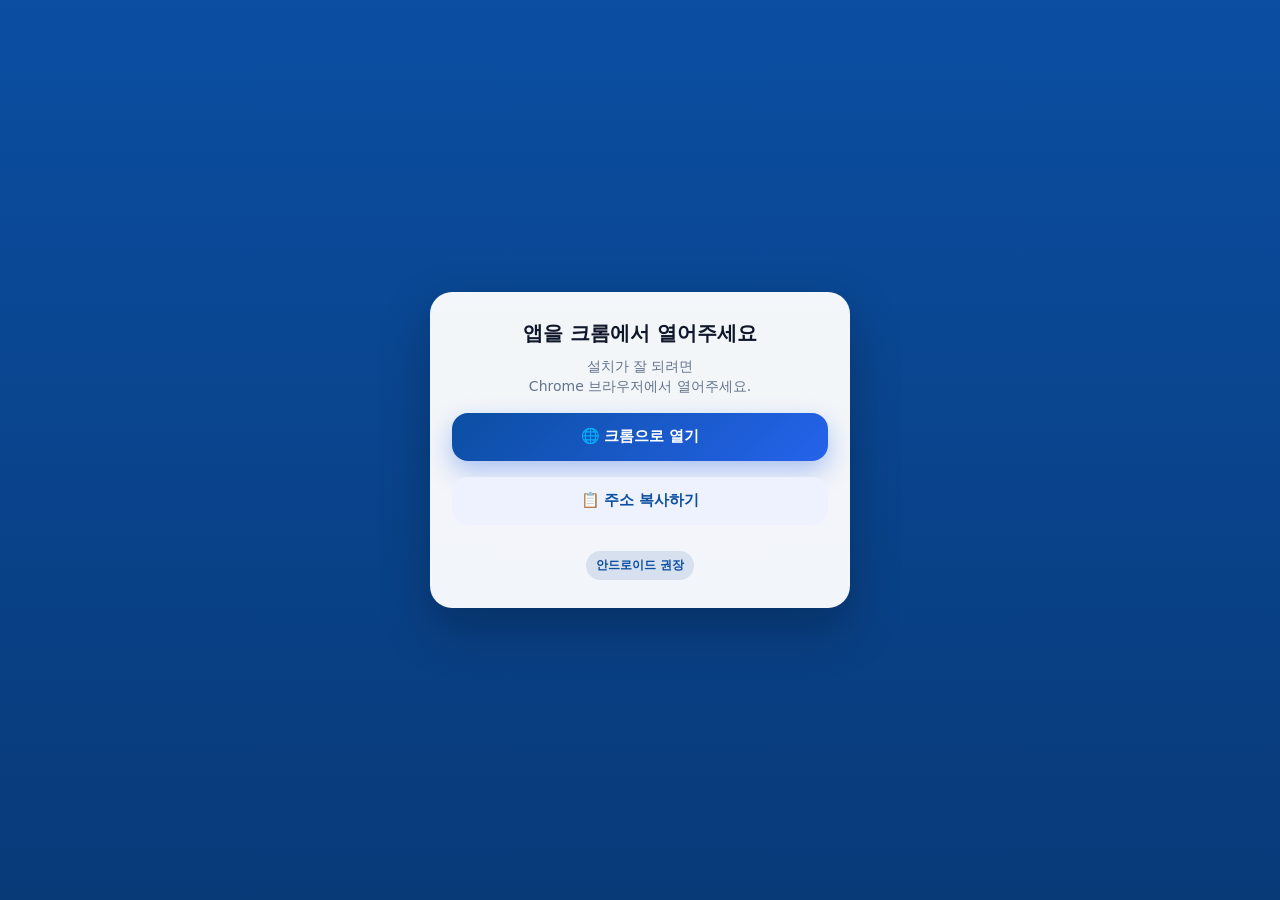
==== go.html @ f101da0a "Add files via upload" ====
<!doctype html>
<html lang="ko">
<head>
<meta charset="utf-8">
<meta name="viewport" content="width=device-width, initial-scale=1">
<title>앱 열기</title>

<style>
:root{
  --blue:#0b4ea2;
  --blue2:#083a78;
  --card:#ffffff;
  --text:#0f172a;
  --muted:#64748b;
  --radius:22px;
}
*{box-sizing:border-box}
body{
  margin:0;
  min-height:100vh;
  display:flex;
  align-items:center;
  justify-content:center;
  font-family:system-ui,-apple-system,"Noto Sans KR",sans-serif;
  background:linear-gradient(180deg,var(--blue) 0%,var(--blue2) 100%);
}
.card{
  width:min(420px,92vw);
  background:rgba(255,255,255,.95);
  border-radius:var(--radius);
  padding:28px 22px;
  text-align:center;
  box-shadow:0 20px 50px rgba(0,0,0,.25);
}
.title{font-size:20px;font-weight:900;color:var(--text);}
.desc{margin-top:10px;font-size:14px;color:var(--muted);line-height:1.4;}
.btn{
  width:100%;height:48px;border:none;border-radius:16px;
  font-size:15px;font-weight:900;margin-top:16px;cursor:pointer;
}
.btn.primary{
  background:linear-gradient(135deg,var(--blue),#2563eb);
  color:#fff;box-shadow:0 10px 25px rgba(37,99,235,.35);
}
.btn.ghost{background:#eef2ff;color:var(--blue);}
.notice{margin-top:14px;font-size:12px;color:#475569;line-height:1.4;}
.badge{
  display:inline-block;margin-top:12px;padding:6px 10px;
  font-size:12px;font-weight:700;border-radius:999px;
  background:rgba(11,78,162,.12);color:var(--blue);
}
</style>
</head>

<body>

<div class="card">
  <div class="title">앱을 크롬에서 열어주세요</div>

  <div class="desc">
    설치가 잘 되려면<br>
    Chrome 브라우저에서 열어주세요.
  </div>

  <button class="btn primary" onclick="openInChrome()">
    🌐 크롬으로 열기
  </button>

  <button class="btn ghost" onclick="copyAddress()">
    📋 주소 복사하기
  </button>

  <div class="notice" id="browserNotice"></div>
  <div class="badge">안드로이드 권장</div>
</div>

<script>
const APP_URL = "https://handong.khanreal.kr/";

/* ---------- 주소 복사 ---------- */
function copyAddress(){
  if(navigator.clipboard && window.isSecureContext){
    navigator.clipboard.writeText(APP_URL)
      .then(()=> alert("주소가 복사되었습니다.\n크롬을 열고 붙여넣기 해주세요."))
      .catch(()=> fallbackCopy());
  }else{
    fallbackCopy();
  }
}

function fallbackCopy(){
  try{
    const ta=document.createElement("textarea");
    ta.value=APP_URL;
    ta.style.position="fixed";
    ta.style.left="-9999px";
    document.body.appendChild(ta);
    ta.select();
    document.execCommand("copy");
    document.body.removeChild(ta);
    alert("주소가 복사되었습니다.\n크롬을 열고 붙여넣기 해주세요.");
  }catch(e){
    alert("복사가 차단되었습니다.\n주소를 길게 눌러 복사하세요:\n\n"+APP_URL);
  }
}

/* ---------- 크롬 실행 ---------- */
function openInChrome(){
  const ua = navigator.userAgent;

  // PC 테스트 방지
  if(!/Android/i.test(ua)){
    alert("PC에서는 크롬 앱 실행 테스트가 안됩니다.\n안드로이드에서 테스트하세요.");
    return;
  }

  if(/iPhone|iPad|iPod/i.test(ua)){
    alert("아이폰은 사파리에서 열어주세요.\n공유 → 홈 화면에 추가");
    return;
  }

  alert("크롬 실행을 시도합니다.");

  const u = new URL(APP_URL);
  const hostPath = u.host + u.pathname + u.search;
  const fallback = encodeURIComponent(APP_URL);

  location.href =
    "intent://" + hostPath +
    "#Intent;scheme=https;" +
    "package=com.android.chrome;" +
    "action=android.intent.action.VIEW;" +
    "category=android.intent.category.BROWSABLE;" +
    "S.browser_fallback_url=" + fallback + ";" +
    "end";

  setTimeout(()=>{
    alert("자동으로 열리지 않으면\n1) 상단 메뉴 → 다른 브라우저로 열기\n2) 또는 주소 복사 후 크롬에 붙여넣기");
  },900);
}

/* ---------- 인앱 감지 ---------- */
(function detectInApp(){
  const ua = navigator.userAgent;
  const notice = document.getElementById("browserNotice");

  if(/KAKAOTALK/i.test(ua)){
    notice.innerHTML =
      "📌 카카오톡에서 열렸습니다.<br>우측 상단 ⋮ → <b>다른 브라우저로 열기</b>";
  }
  else if(/NAVER|Band/i.test(ua)){
    notice.innerHTML =
      "📌 밴드 인앱브라우저입니다.<br>상단 메뉴 → <b>외부 브라우저로 열기</b>";
  }
})();
</script>

</body>
</html>
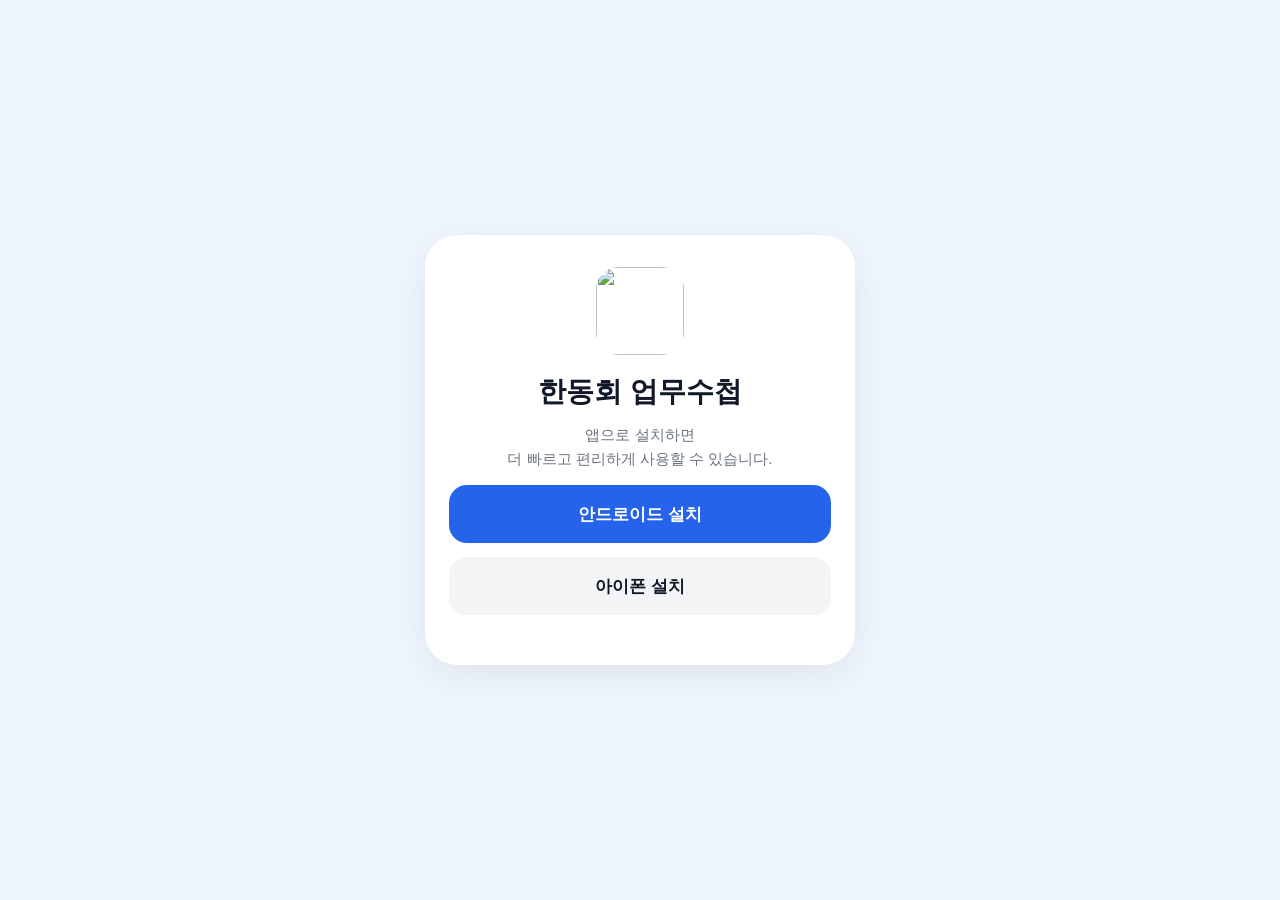
==== commit 21027c16: "Add files via upload" ====
--- a/go.html
+++ b/go.html
@@ -1,159 +1,209 @@
 <!doctype html>
+
 <html lang="ko">
 <head>
 <meta charset="utf-8">
 <meta name="viewport" content="width=device-width, initial-scale=1">
-<title>앱 열기</title>
+
+<title>한동회 업무수첩</title>
+
+<meta property="og:type" content="website" />
+<meta property="og:title" content="한동회 업무수첩" />
+<meta property="og:description" content="한동회 업무수첩 설치" />
+<meta property="og:url" content="https://handong.khanreal.kr/go.html" />
+<meta property="og:image" content="https://handong.khanreal.kr/icons/icon-192.png" />
 
 <style>
-:root{
-  --blue:#0b4ea2;
-  --blue2:#083a78;
-  --card:#ffffff;
-  --text:#0f172a;
-  --muted:#64748b;
-  --radius:22px;
-}
-*{box-sizing:border-box}
+*{
+  box-sizing:border-box;
+}
+
 body{
   margin:0;
   min-height:100vh;
   display:flex;
   align-items:center;
   justify-content:center;
-  font-family:system-ui,-apple-system,"Noto Sans KR",sans-serif;
-  background:linear-gradient(180deg,var(--blue) 0%,var(--blue2) 100%);
-}
+  padding:24px;
+  font-family:-apple-system,BlinkMacSystemFont,"Noto Sans KR",sans-serif;
+  background:#eff6ff;
+}
+
 .card{
-  width:min(420px,92vw);
-  background:rgba(255,255,255,.95);
-  border-radius:var(--radius);
-  padding:28px 22px;
+  width:min(430px,100%);
+  background:#fff;
+  border-radius:32px;
+  padding:32px 24px;
   text-align:center;
-  box-shadow:0 20px 50px rgba(0,0,0,.25);
-}
-.title{font-size:20px;font-weight:900;color:var(--text);}
-.desc{margin-top:10px;font-size:14px;color:var(--muted);line-height:1.4;}
+  box-shadow:
+    0 10px 40px rgba(0,0,0,.08);
+}
+
+.title{
+  font-size:28px;
+  font-weight:800;
+  color:#111827;
+}
+
+.desc{
+  margin-top:12px;
+  color:#6b7280;
+  line-height:1.6;
+  font-size:15px;
+}
+
 .btn{
-  width:100%;height:48px;border:none;border-radius:16px;
-  font-size:15px;font-weight:900;margin-top:16px;cursor:pointer;
-}
-.btn.primary{
-  background:linear-gradient(135deg,var(--blue),#2563eb);
-  color:#fff;box-shadow:0 10px 25px rgba(37,99,235,.35);
-}
-.btn.ghost{background:#eef2ff;color:var(--blue);}
-.notice{margin-top:14px;font-size:12px;color:#475569;line-height:1.4;}
-.badge{
-  display:inline-block;margin-top:12px;padding:6px 10px;
-  font-size:12px;font-weight:700;border-radius:999px;
-  background:rgba(11,78,162,.12);color:var(--blue);
+  width:100%;
+  height:58px;
+  border:none;
+  border-radius:18px;
+  font-size:17px;
+  font-weight:700;
+  margin-top:14px;
+  cursor:pointer;
+}
+
+.android{
+  background:#2563eb;
+  color:#fff;
+}
+
+.ios{
+  background:#f3f4f6;
+  color:#111827;
+}
+
+.notice{
+  margin-top:18px;
+  font-size:13px;
+  color:#6b7280;
+  line-height:1.5;
 }
 </style>
+
 </head>
 
 <body>
 
 <div class="card">
-  <div class="title">앱을 크롬에서 열어주세요</div>
+
+<img
+ src="https://handong.khanreal.kr/icons/icon-192.png"
+ style="
+   width:88px;
+   height:88px;
+   border-radius:22px;
+   margin-bottom:18px;
+ ">
+
+  <div class="title">
+    한동회 업무수첩
+  </div>
 
   <div class="desc">
-    설치가 잘 되려면<br>
-    Chrome 브라우저에서 열어주세요.
+    앱으로 설치하면<br>
+    더 빠르고 편리하게 사용할 수 있습니다.
   </div>
 
-  <button class="btn primary" onclick="openInChrome()">
-    🌐 크롬으로 열기
-  </button>
-
-  <button class="btn ghost" onclick="copyAddress()">
-    📋 주소 복사하기
-  </button>
+<button
+ class="btn android"
+ onclick="installAndroid()">
+안드로이드 설치 </button>
+
+<button
+ class="btn ios"
+ onclick="installIOS()">
+아이폰 설치 </button>
 
   <div class="notice" id="browserNotice"></div>
-  <div class="badge">안드로이드 권장</div>
+
 </div>
 
 <script>
-const APP_URL = "https://handong.khanreal.kr/";
-
-/* ---------- 주소 복사 ---------- */
+
+const APP_URL =
+"https://handong.khanreal.kr/";
+
 function copyAddress(){
-  if(navigator.clipboard && window.isSecureContext){
-    navigator.clipboard.writeText(APP_URL)
-      .then(()=> alert("주소가 복사되었습니다.\n크롬을 열고 붙여넣기 해주세요."))
-      .catch(()=> fallbackCopy());
-  }else{
-    fallbackCopy();
+
+  if(navigator.clipboard){
+    navigator.clipboard.writeText(APP_URL);
   }
-}
-
-function fallbackCopy(){
-  try{
-    const ta=document.createElement("textarea");
-    ta.value=APP_URL;
-    ta.style.position="fixed";
-    ta.style.left="-9999px";
-    document.body.appendChild(ta);
-    ta.select();
-    document.execCommand("copy");
-    document.body.removeChild(ta);
-    alert("주소가 복사되었습니다.\n크롬을 열고 붙여넣기 해주세요.");
-  }catch(e){
-    alert("복사가 차단되었습니다.\n주소를 길게 눌러 복사하세요:\n\n"+APP_URL);
-  }
-}
-
-/* ---------- 크롬 실행 ---------- */
-function openInChrome(){
-  const ua = navigator.userAgent;
-
-  // PC 테스트 방지
-  if(!/Android/i.test(ua)){
-    alert("PC에서는 크롬 앱 실행 테스트가 안됩니다.\n안드로이드에서 테스트하세요.");
-    return;
-  }
-
-  if(/iPhone|iPad|iPod/i.test(ua)){
-    alert("아이폰은 사파리에서 열어주세요.\n공유 → 홈 화면에 추가");
-    return;
-  }
-
-  alert("크롬 실행을 시도합니다.");
+
+}
+
+function installAndroid(){
+
+  alert(
+`1. 크롬으로 이동합니다.
+2. 앱이 열리면
+상단 → 앱 설치를 눌러 설치하세요.`
+  );
 
   const u = new URL(APP_URL);
-  const hostPath = u.host + u.pathname + u.search;
-  const fallback = encodeURIComponent(APP_URL);
+
+  const hostPath =
+    u.host +
+    u.pathname +
+    u.search;
+
+  const fallback =
+    encodeURIComponent(APP_URL);
 
   location.href =
-    "intent://" + hostPath +
+    "intent://" +
+    hostPath +
     "#Intent;scheme=https;" +
     "package=com.android.chrome;" +
     "action=android.intent.action.VIEW;" +
     "category=android.intent.category.BROWSABLE;" +
-    "S.browser_fallback_url=" + fallback + ";" +
+    "S.browser_fallback_url=" +
+    fallback +
+    ";" +
     "end";
 
-  setTimeout(()=>{
-    alert("자동으로 열리지 않으면\n1) 상단 메뉴 → 다른 브라우저로 열기\n2) 또는 주소 복사 후 크롬에 붙여넣기");
-  },900);
-}
-
-/* ---------- 인앱 감지 ---------- */
-(function detectInApp(){
-  const ua = navigator.userAgent;
-  const notice = document.getElementById("browserNotice");
+}
+
+function installIOS(){
+
+  copyAddress();
+
+  alert(
+`주소가 복사되었습니다.
+
+1. Safari 실행
+2. 주소 붙여넣기
+3. 공유버튼(↑)
+4. 홈 화면에 추가하세요.`
+  );
+
+}
+
+(function(){
+
+  const ua =
+    navigator.userAgent;
+
+  const notice =
+    document.getElementById(
+      "browserNotice"
+    );
 
   if(/KAKAOTALK/i.test(ua)){
+
     notice.innerHTML =
-      "📌 카카오톡에서 열렸습니다.<br>우측 상단 ⋮ → <b>다른 브라우저로 열기</b>";
+      "카카오톡에서 열렸습니다.<br>우측 상단 메뉴 → 다른 브라우저로 열기";
+
+  }else if(/NAVER|Band/i.test(ua)){
+
+    notice.innerHTML =
+      "인앱브라우저입니다.<br>외부 브라우저로 열기를 선택하세요";
+
   }
-  else if(/NAVER|Band/i.test(ua)){
-    notice.innerHTML =
-      "📌 밴드 인앱브라우저입니다.<br>상단 메뉴 → <b>외부 브라우저로 열기</b>";
-  }
+
 })();
+
 </script>
 
 </body>
-</html>+</html>
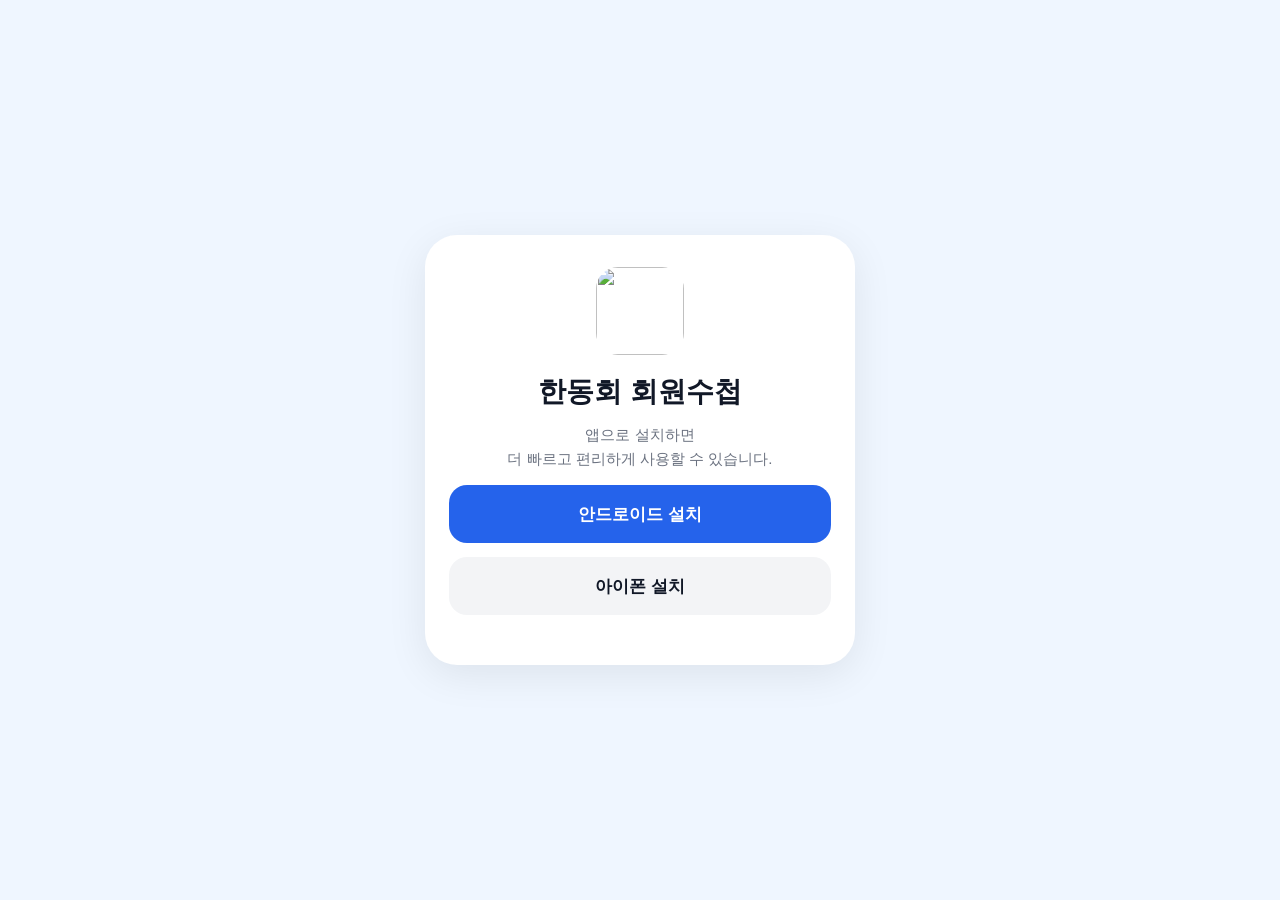
==== commit b19b58d5: "Add files via upload" ====
--- a/go.html
+++ b/go.html
@@ -5,11 +5,11 @@
 <meta charset="utf-8">
 <meta name="viewport" content="width=device-width, initial-scale=1">
 
-<title>한동회 업무수첩</title>
+<title>한동회 회원수첩</title>
 
 <meta property="og:type" content="website" />
-<meta property="og:title" content="한동회 업무수첩" />
-<meta property="og:description" content="한동회 업무수첩 설치" />
+<meta property="og:title" content="한동회 회원수첩" />
+<meta property="og:description" content="한동회 회원수첩 설치" />
 <meta property="og:url" content="https://handong.khanreal.kr/go.html" />
 <meta property="og:image" content="https://handong.khanreal.kr/icons/icon-192.png" />
 
@@ -97,7 +97,7 @@
  ">
 
   <div class="title">
-    한동회 업무수첩
+    한동회 회원수첩
   </div>
 
   <div class="desc">
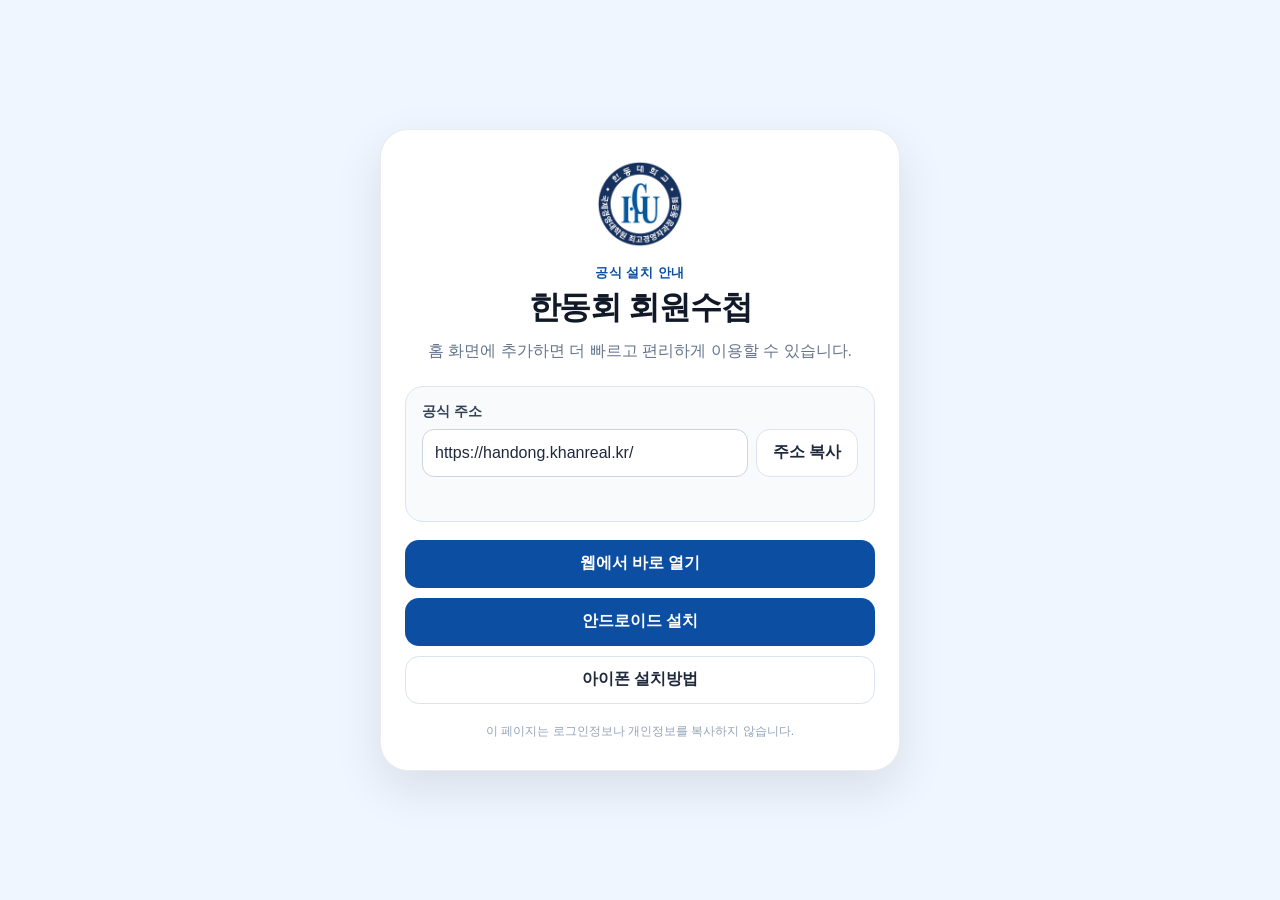
==== commit b910955e: "Improve secure PWA installation guidance" ====
--- a/go.html
+++ b/go.html
@@ -1,209 +1,76 @@
-<!doctype html>
-
-<html lang="ko">
-<head>
-<meta charset="utf-8">
-<meta name="viewport" content="width=device-width, initial-scale=1">
-
-<title>한동회 회원수첩</title>
-
-<meta property="og:type" content="website" />
-<meta property="og:title" content="한동회 회원수첩" />
-<meta property="og:description" content="한동회 회원수첩 설치" />
-<meta property="og:url" content="https://handong.khanreal.kr/go.html" />
-<meta property="og:image" content="https://handong.khanreal.kr/icons/icon-192.png" />
-
-<style>
-*{
-  box-sizing:border-box;
-}
-
-body{
-  margin:0;
-  min-height:100vh;
-  display:flex;
-  align-items:center;
-  justify-content:center;
-  padding:24px;
-  font-family:-apple-system,BlinkMacSystemFont,"Noto Sans KR",sans-serif;
-  background:#eff6ff;
-}
-
-.card{
-  width:min(430px,100%);
-  background:#fff;
-  border-radius:32px;
-  padding:32px 24px;
-  text-align:center;
-  box-shadow:
-    0 10px 40px rgba(0,0,0,.08);
-}
-
-.title{
-  font-size:28px;
-  font-weight:800;
-  color:#111827;
-}
-
-.desc{
-  margin-top:12px;
-  color:#6b7280;
-  line-height:1.6;
-  font-size:15px;
-}
-
-.btn{
-  width:100%;
-  height:58px;
-  border:none;
-  border-radius:18px;
-  font-size:17px;
-  font-weight:700;
-  margin-top:14px;
-  cursor:pointer;
-}
-
-.android{
-  background:#2563eb;
-  color:#fff;
-}
-
-.ios{
-  background:#f3f4f6;
-  color:#111827;
-}
-
-.notice{
-  margin-top:18px;
-  font-size:13px;
-  color:#6b7280;
-  line-height:1.5;
-}
-</style>
-
-</head>
-
-<body>
-
-<div class="card">
-
-<img
- src="https://handong.khanreal.kr/icons/icon-192.png"
- style="
-   width:88px;
-   height:88px;
-   border-radius:22px;
-   margin-bottom:18px;
- ">
-
-  <div class="title">
-    한동회 회원수첩
-  </div>
-
-  <div class="desc">
-    앱으로 설치하면<br>
-    더 빠르고 편리하게 사용할 수 있습니다.
-  </div>
-
-<button
- class="btn android"
- onclick="installAndroid()">
-안드로이드 설치 </button>
-
-<button
- class="btn ios"
- onclick="installIOS()">
-아이폰 설치 </button>
-
-  <div class="notice" id="browserNotice"></div>
-
-</div>
-
-<script>
-
-const APP_URL =
-"https://handong.khanreal.kr/";
-
-function copyAddress(){
-
-  if(navigator.clipboard){
-    navigator.clipboard.writeText(APP_URL);
-  }
-
-}
-
-function installAndroid(){
-
-  alert(
-`1. 크롬으로 이동합니다.
-2. 앱이 열리면
-상단 → 앱 설치를 눌러 설치하세요.`
-  );
-
-  const u = new URL(APP_URL);
-
-  const hostPath =
-    u.host +
-    u.pathname +
-    u.search;
-
-  const fallback =
-    encodeURIComponent(APP_URL);
-
-  location.href =
-    "intent://" +
-    hostPath +
-    "#Intent;scheme=https;" +
-    "package=com.android.chrome;" +
-    "action=android.intent.action.VIEW;" +
-    "category=android.intent.category.BROWSABLE;" +
-    "S.browser_fallback_url=" +
-    fallback +
-    ";" +
-    "end";
-
-}
-
-function installIOS(){
-
-  copyAddress();
-
-  alert(
-`주소가 복사되었습니다.
-
-1. Safari 실행
-2. 주소 붙여넣기
-3. 공유버튼(↑)
-4. 홈 화면에 추가하세요.`
-  );
-
-}
-
-(function(){
-
-  const ua =
-    navigator.userAgent;
-
-  const notice =
-    document.getElementById(
-      "browserNotice"
-    );
-
-  if(/KAKAOTALK/i.test(ua)){
-
-    notice.innerHTML =
-      "카카오톡에서 열렸습니다.<br>우측 상단 메뉴 → 다른 브라우저로 열기";
-
-  }else if(/NAVER|Band/i.test(ua)){
-
-    notice.innerHTML =
-      "인앱브라우저입니다.<br>외부 브라우저로 열기를 선택하세요";
-
-  }
-
-})();
-
-</script>
-
-</body>
-</html>
+<!doctype html>
+<html lang="ko">
+<head>
+  <meta charset="utf-8" />
+  <meta name="viewport" content="width=device-width, initial-scale=1, viewport-fit=cover" />
+  <meta name="referrer" content="no-referrer" />
+  <meta http-equiv="Content-Security-Policy" content="default-src 'self'; script-src 'self'; style-src 'self'; img-src 'self' data:; connect-src 'self'; object-src 'none'; base-uri 'none'; form-action 'none'; upgrade-insecure-requests" />
+
+  <title>한동회 회원수첩 설치 안내</title>
+
+  <meta property="og:type" content="website" />
+  <meta property="og:title" content="한동회 회원수첩" />
+  <meta property="og:description" content="한동회 회원수첩 공식 설치 안내" />
+  <meta property="og:url" content="https://handong.khanreal.kr/go.html" />
+  <meta property="og:image" content="https://handong.khanreal.kr/icons/icon-192.png" />
+
+  <link rel="icon" href="./icons/icon-192.png" />
+  <link rel="stylesheet" href="./go.css" />
+  <script src="./go.js" defer></script>
+</head>
+<body>
+  <main class="install-page">
+    <section class="install-card" aria-labelledby="installTitle">
+      <img class="app-icon" src="./icons/icon-192.png" alt="한동회 회원수첩 앱 아이콘" />
+      <p class="eyebrow">공식 설치 안내</p>
+      <h1 id="installTitle">한동회 회원수첩</h1>
+      <p class="lead">홈 화면에 추가하면 더 빠르고 편리하게 이용할 수 있습니다.</p>
+
+      <section class="address-card" aria-labelledby="officialAddressLabel">
+        <label id="officialAddressLabel" for="officialAddress">공식 주소</label>
+        <div class="address-row">
+          <input
+            id="officialAddress"
+            type="text"
+            value="https://handong.khanreal.kr/"
+            readonly
+            spellcheck="false"
+            aria-describedby="copyStatus"
+          />
+          <button id="btnCopyAddress" class="button secondary compact" type="button">주소 복사</button>
+        </div>
+        <p id="copyStatus" class="status" role="status" aria-live="polite"></p>
+      </section>
+
+      <div class="primary-actions">
+        <button id="btnOpenWeb" class="button primary" type="button">웹에서 바로 열기</button>
+        <button id="btnAndroidInstall" class="button android" type="button">안드로이드 설치</button>
+        <button id="btnIosGuide" class="button secondary" type="button">아이폰 설치방법</button>
+      </div>
+
+      <section id="androidGuide" class="guide" hidden aria-labelledby="androidGuideTitle">
+        <h2 id="androidGuideTitle">안드로이드 설치 방법</h2>
+        <ol>
+          <li>공식 주소를 Chrome 또는 설치를 지원하는 브라우저에서 여세요.</li>
+          <li>브라우저 메뉴에서 <strong>앱 설치</strong> 또는 <strong>홈 화면에 추가</strong>를 누르세요.</li>
+          <li>화면 안내에 따라 설치를 완료하세요.</li>
+        </ol>
+      </section>
+
+      <section id="iosGuide" class="guide" hidden aria-labelledby="iosGuideTitle">
+        <h2 id="iosGuideTitle">아이폰 설치 방법</h2>
+        <ol>
+          <li>Safari에서 공식 주소를 여세요.</li>
+          <li>공유 버튼을 누르세요.</li>
+          <li><strong>홈 화면에 추가</strong>를 선택하세요.</li>
+          <li><strong>웹 앱으로 열기</strong>를 활성화하세요.</li>
+          <li><strong>추가</strong>를 선택하세요.</li>
+        </ol>
+      </section>
+
+      <aside id="browserNotice" class="browser-notice" hidden></aside>
+      <p class="privacy-note">이 페이지는 로그인정보나 개인정보를 복사하지 않습니다.</p>
+    </section>
+  </main>
+</body>
+</html>
--- a/go.css
+++ b/go.css
@@ -0,0 +1,247 @@
+:root {
+  color-scheme: light;
+  --page-bg: #eff6ff;
+  --card-bg: #ffffff;
+  --primary: #0b4ea2;
+  --primary-pressed: #083d80;
+  --text: #111827;
+  --muted: #64748b;
+  --border: #dbe4ef;
+  --soft: #f8fafc;
+  --success: #16794b;
+  --danger: #b42318;
+}
+
+* {
+  box-sizing: border-box;
+}
+
+html,
+body {
+  min-width: 0;
+  min-height: 100%;
+  margin: 0;
+}
+
+body {
+  min-height: 100vh;
+  min-height: 100dvh;
+  font-family: -apple-system, BlinkMacSystemFont, "Segoe UI", "Noto Sans KR", sans-serif;
+  color: var(--text);
+  background: var(--page-bg);
+  overflow-x: hidden;
+}
+
+button,
+input {
+  font: inherit;
+}
+
+.install-page {
+  width: 100%;
+  min-height: 100vh;
+  min-height: 100dvh;
+  display: grid;
+  place-items: center;
+  padding: max(24px, env(safe-area-inset-top)) 16px max(24px, env(safe-area-inset-bottom));
+}
+
+.install-card {
+  width: min(100%, 520px);
+  padding: 30px 24px;
+  border: 1px solid rgba(15, 23, 42, 0.08);
+  border-radius: 28px;
+  background: var(--card-bg);
+  box-shadow: 0 18px 48px rgba(15, 23, 42, 0.1);
+  text-align: center;
+}
+
+.app-icon {
+  display: block;
+  width: 88px;
+  height: 88px;
+  margin: 0 auto 16px;
+  border-radius: 22px;
+}
+
+.eyebrow {
+  margin: 0 0 6px;
+  color: var(--primary);
+  font-size: 13px;
+  font-weight: 800;
+  letter-spacing: 0.04em;
+}
+
+h1 {
+  margin: 0;
+  font-size: clamp(26px, 7vw, 32px);
+  line-height: 1.2;
+  letter-spacing: -0.04em;
+}
+
+.lead {
+  margin: 12px auto 22px;
+  color: var(--muted);
+  font-size: 16px;
+  line-height: 1.6;
+}
+
+.address-card {
+  padding: 16px;
+  border: 1px solid var(--border);
+  border-radius: 18px;
+  background: var(--soft);
+  text-align: left;
+}
+
+.address-card label {
+  display: block;
+  margin-bottom: 8px;
+  color: #334155;
+  font-size: 14px;
+  font-weight: 800;
+}
+
+.address-row {
+  display: grid;
+  grid-template-columns: minmax(0, 1fr) auto;
+  gap: 8px;
+}
+
+#officialAddress {
+  min-width: 0;
+  height: 48px;
+  padding: 0 12px;
+  border: 1px solid #cbd5e1;
+  border-radius: 12px;
+  background: #fff;
+  color: #1e293b;
+  font-size: 16px;
+}
+
+#officialAddress:focus-visible,
+.button:focus-visible {
+  outline: 3px solid rgba(37, 99, 235, 0.25);
+  outline-offset: 2px;
+}
+
+.status {
+  min-height: 20px;
+  margin: 8px 2px 0;
+  color: var(--success);
+  font-size: 13px;
+  line-height: 1.5;
+}
+
+.status.is-error {
+  color: var(--danger);
+}
+
+.primary-actions {
+  display: grid;
+  gap: 10px;
+  margin-top: 18px;
+}
+
+.button {
+  min-height: 48px;
+  padding: 11px 16px;
+  border: 1px solid transparent;
+  border-radius: 14px;
+  font-size: 16px;
+  font-weight: 800;
+  cursor: pointer;
+  touch-action: manipulation;
+}
+
+.button:active {
+  transform: translateY(1px);
+}
+
+.button.primary,
+.button.android {
+  color: #fff;
+  background: var(--primary);
+}
+
+.button.primary:active,
+.button.android:active {
+  background: var(--primary-pressed);
+}
+
+.button.secondary {
+  border-color: var(--border);
+  color: #1e293b;
+  background: #fff;
+}
+
+.button.compact {
+  min-width: 98px;
+  white-space: nowrap;
+}
+
+.guide,
+.browser-notice {
+  margin-top: 18px;
+  padding: 16px;
+  border-radius: 18px;
+  background: #f1f5f9;
+  text-align: left;
+}
+
+.guide h2 {
+  margin: 0 0 10px;
+  font-size: 17px;
+}
+
+.guide ol {
+  margin: 0;
+  padding-left: 22px;
+  color: #475569;
+  line-height: 1.7;
+}
+
+.browser-notice {
+  color: #7c2d12;
+  background: #fff7ed;
+  font-size: 14px;
+  line-height: 1.55;
+}
+
+.privacy-note {
+  margin: 18px 0 0;
+  color: #94a3b8;
+  font-size: 12px;
+  line-height: 1.5;
+}
+
+@media (max-width: 430px) {
+  .install-page {
+    align-items: start;
+    padding-inline: 12px;
+  }
+
+  .install-card {
+    padding: 24px 16px;
+    border-radius: 22px;
+  }
+
+  .address-row {
+    grid-template-columns: 1fr;
+  }
+
+  .button.compact {
+    width: 100%;
+  }
+}
+
+@media (prefers-reduced-motion: reduce) {
+  *,
+  *::before,
+  *::after {
+    scroll-behavior: auto !important;
+    transition-duration: 0.01ms !important;
+    animation-duration: 0.01ms !important;
+    animation-iteration-count: 1 !important;
+  }
+}
